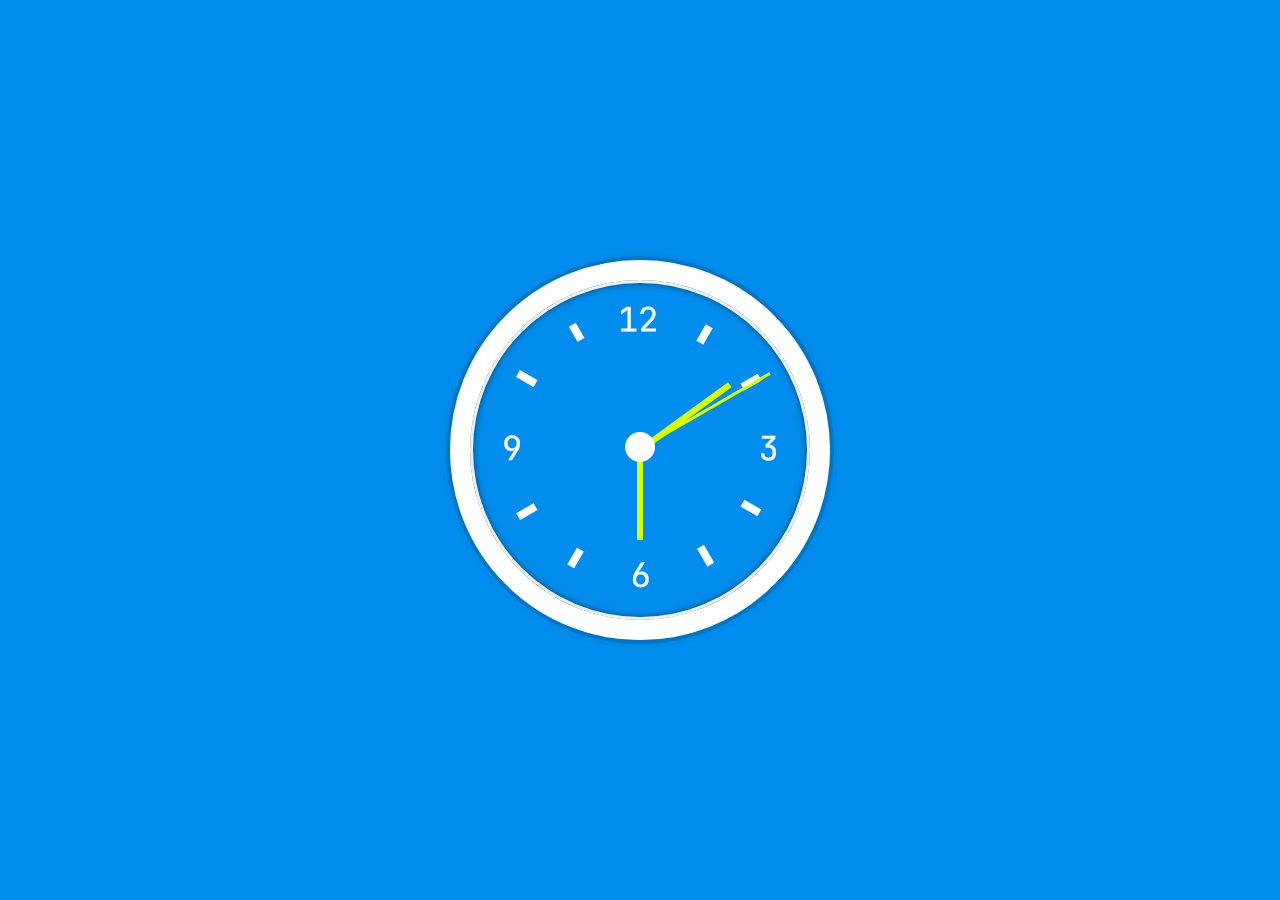
==== index.html @ f1185eec "Second commit" ====
<!DOCTYPE html>
<html lang="en">
<head>
  <meta charset="UTF-8">
  <title>JS + CSS Clock</title>
  <link rel="icon" href="https://fav.farm/🔥" />
</head>
<body>


    <div class="clock">
        <div class="clock-face">
            <div class="hand hour-hand"></div>
            <div class="hand min-hand"></div>
            <div class="hand second-hand"></div>
            <div class="blackdot"></div>
        </div>
    </div>


    <style>
        
        html {
            background: #018DED; /*url(https://unsplash.it/1500/1000?image=881&blur=5)*/;
            background-size: cover;
            font-family: 'helvetica neue';
            text-align: center;
            font-size: 10px;
        }

        body {
            margin: 0;
            font-size: 2rem;
            display: flex;
            flex: 1;
            min-height: 100vh;
            align-items: center;
        }

        .clock {
            width: 30rem;
            height: 30rem;
            border: 20px solid white;
            border-radius: 50%;
            margin: 50px auto;
            position: relative;
            padding: 2rem;
            box-shadow:
                0 0 0 4px rgba(0,0,0,0.1),
                inset 0 0 0 3px #EFEFEF,
                inset 0 0 10px black,
                0 0 10px rgba(0,0,0,0.2);
        }

        .clock-face {
            position: relative;
            width: 100%;
            height: 100%;
            transform: translateY(-3px); /* account for the height of the clock hands */
            background-image: url('/assets/clock-face.svg');
            background-size: contain;
            background-repeat: no-repeat;
            background-position: center;
        }

        .hand {
            background: #d9ff00;
            position: absolute;
            top: 50%;
            left: 50%;
            transform-origin: 0%;
        }

        .second-hand {
            width: 50%;
            height: 3px;
            transform: rotate(65deg);
        }
        
        .min-hand {
            width: 37%;
            height: 6px;
            transform: rotate(45deg);
        }
        
        .hour-hand {
            width: 30%;
            height: 6px;
            transform: rotate(25deg);
        }

        .blackdot {
            width: 30px;
            height: 30px;
            background-color: white;
            border-radius: 50%;
            position: absolute;
            top: 50%;
            left: 50%;
            transform: translate(-15px, -15px);
        }

    </style>

    <script src="1.js">
    </script>
</body>
</html>
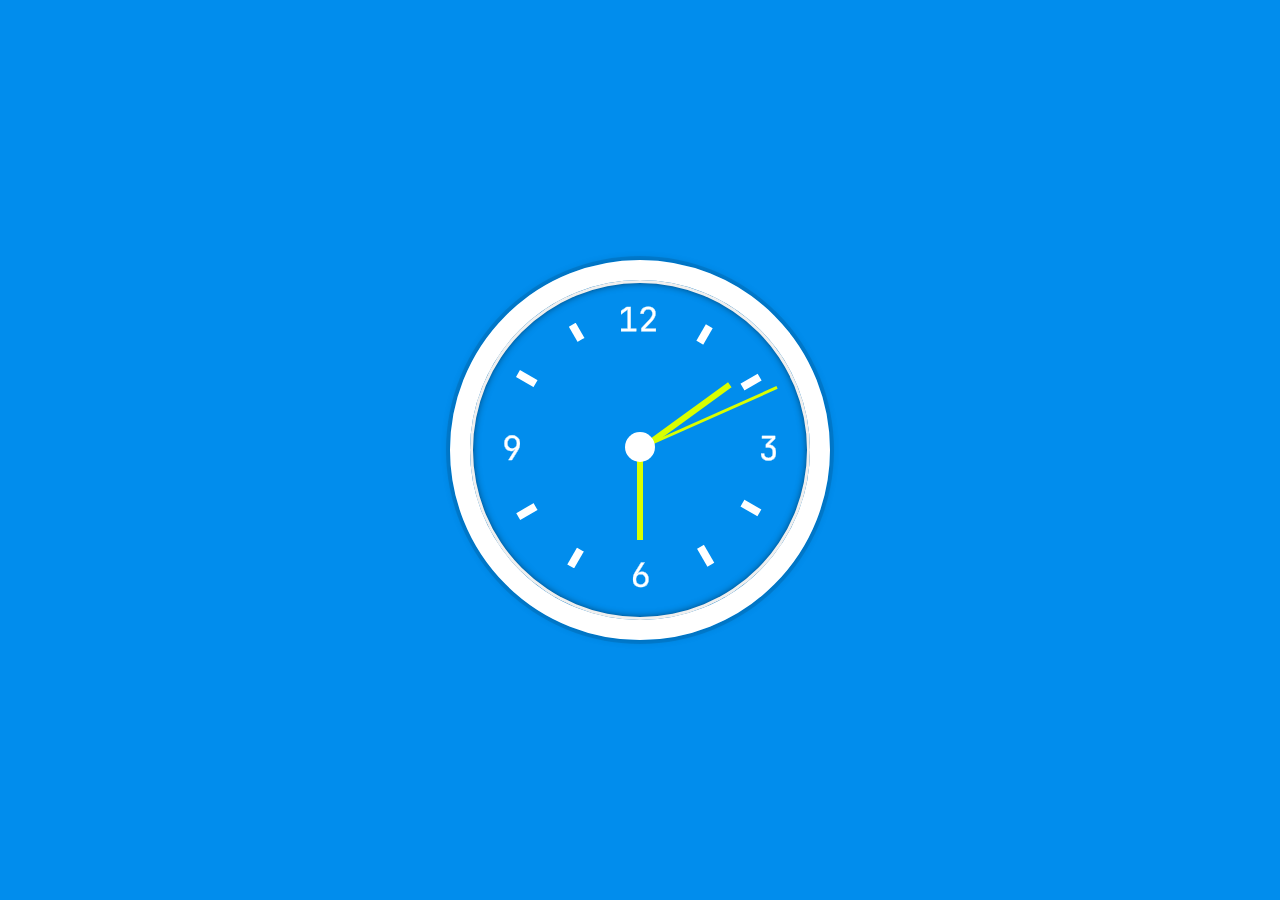
==== commit 3e71b77d: "third commit" ====
--- a/index.html
+++ b/index.html
@@ -69,6 +69,7 @@
             top: 50%;
             left: 50%;
             transform-origin: 0%;
+            transition: transform .5s cubic-bezier(.24,1.92,.83,.67);
         }
 
         .second-hand {
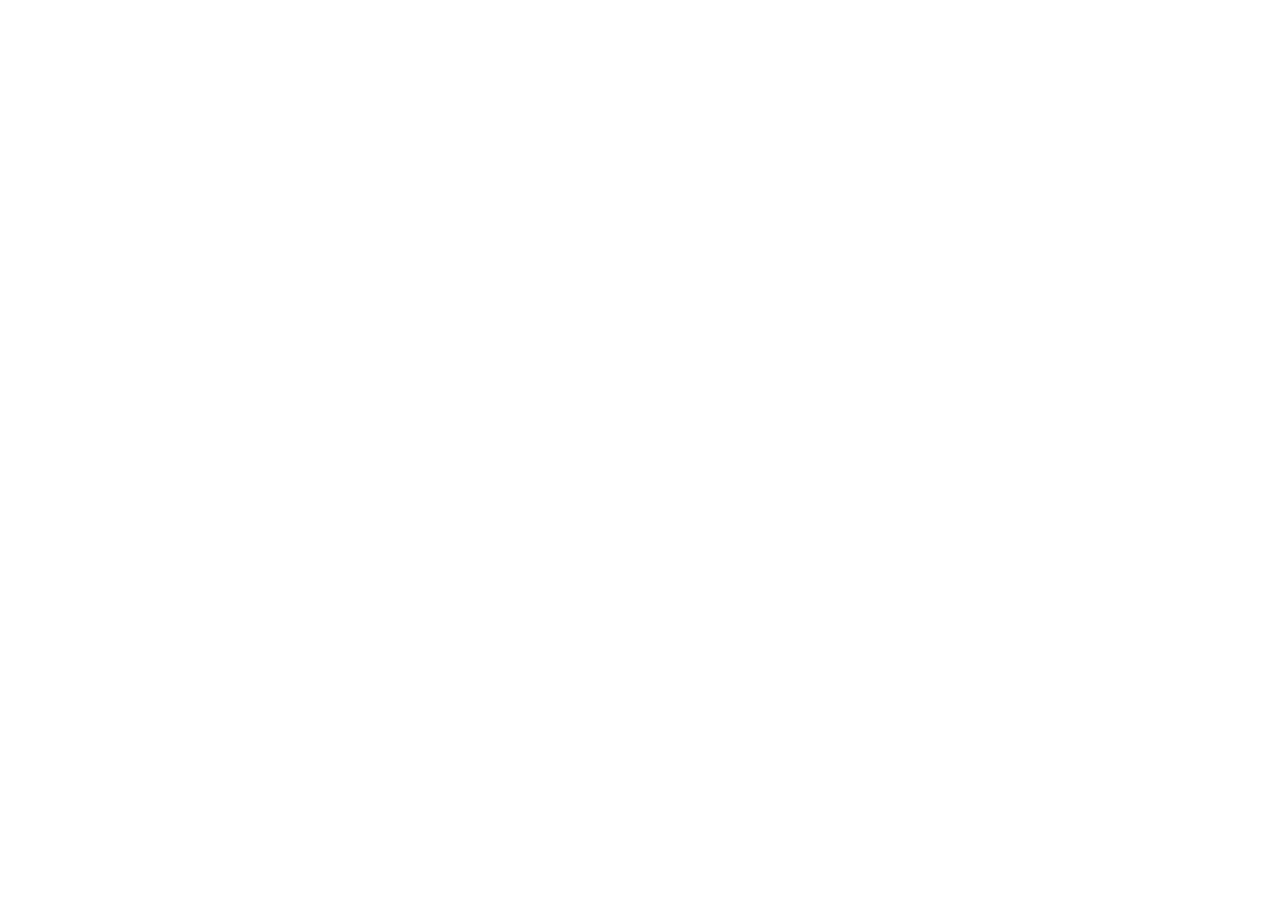
==== commit 60e7ab48: "Fourth commit" ====
--- a/index.html
+++ b/index.html
@@ -6,8 +6,6 @@
   <link rel="icon" href="https://fav.farm/🔥" />
 </head>
 <body>
-
-
     <div class="clock">
         <div class="clock-face">
             <div class="hand hour-hand"></div>
@@ -16,94 +14,6 @@
             <div class="blackdot"></div>
         </div>
     </div>
-
-
-    <style>
-        
-        html {
-            background: #018DED; /*url(https://unsplash.it/1500/1000?image=881&blur=5)*/;
-            background-size: cover;
-            font-family: 'helvetica neue';
-            text-align: center;
-            font-size: 10px;
-        }
-
-        body {
-            margin: 0;
-            font-size: 2rem;
-            display: flex;
-            flex: 1;
-            min-height: 100vh;
-            align-items: center;
-        }
-
-        .clock {
-            width: 30rem;
-            height: 30rem;
-            border: 20px solid white;
-            border-radius: 50%;
-            margin: 50px auto;
-            position: relative;
-            padding: 2rem;
-            box-shadow:
-                0 0 0 4px rgba(0,0,0,0.1),
-                inset 0 0 0 3px #EFEFEF,
-                inset 0 0 10px black,
-                0 0 10px rgba(0,0,0,0.2);
-        }
-
-        .clock-face {
-            position: relative;
-            width: 100%;
-            height: 100%;
-            transform: translateY(-3px); /* account for the height of the clock hands */
-            background-image: url('/assets/clock-face.svg');
-            background-size: contain;
-            background-repeat: no-repeat;
-            background-position: center;
-        }
-
-        .hand {
-            background: #d9ff00;
-            position: absolute;
-            top: 50%;
-            left: 50%;
-            transform-origin: 0%;
-            transition: transform .5s cubic-bezier(.24,1.92,.83,.67);
-        }
-
-        .second-hand {
-            width: 50%;
-            height: 3px;
-            transform: rotate(65deg);
-        }
-        
-        .min-hand {
-            width: 37%;
-            height: 6px;
-            transform: rotate(45deg);
-        }
-        
-        .hour-hand {
-            width: 30%;
-            height: 6px;
-            transform: rotate(25deg);
-        }
-
-        .blackdot {
-            width: 30px;
-            height: 30px;
-            background-color: white;
-            border-radius: 50%;
-            position: absolute;
-            top: 50%;
-            left: 50%;
-            transform: translate(-15px, -15px);
-        }
-
-    </style>
-
-    <script src="1.js">
-    </script>
 </body>
+<script src="1.js"></script>
 </html>
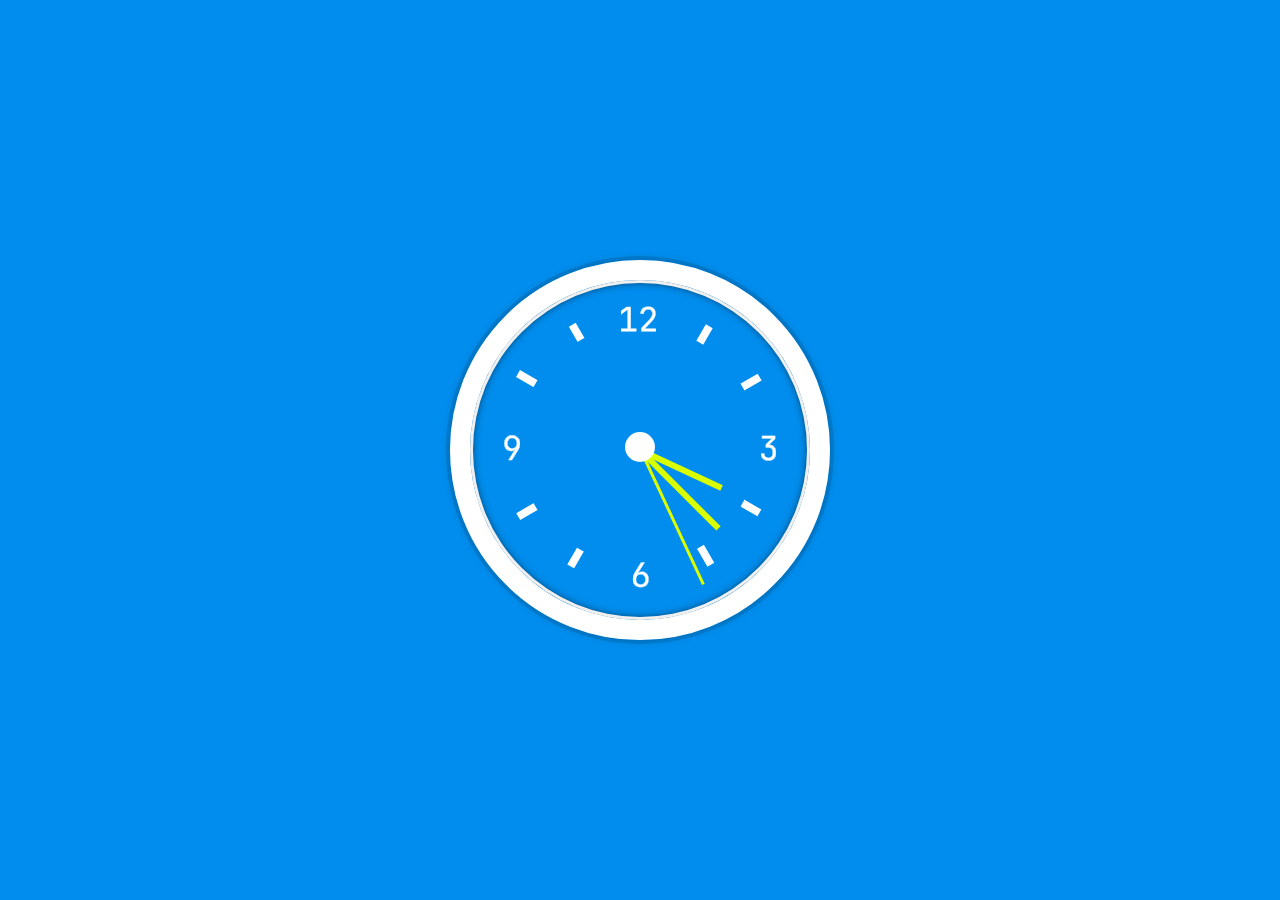
==== commit 7edebad3: "Fifth commit" ====
--- a/index.html
+++ b/index.html
@@ -4,6 +4,7 @@
   <meta charset="UTF-8">
   <title>JS + CSS Clock</title>
   <link rel="icon" href="https://fav.farm/🔥" />
+  <link rel="stylesheet" href="main.css">
 </head>
 <body>
     <div class="clock">
--- a/main.css
+++ b/main.css
@@ -0,0 +1,80 @@
+html {
+    background: #018DED; /*url(https://unsplash.it/1500/1000?image=881&blur=5)*/;
+    background-size: cover;
+    font-family: 'helvetica neue';
+    text-align: center;
+    font-size: 10px;
+}
+
+body {
+    margin: 0;
+    font-size: 2rem;
+    display: flex;
+    flex: 1;
+    min-height: 100vh;
+    align-items: center;
+}
+
+.clock {
+    width: 30rem;
+    height: 30rem;
+    border: 20px solid white;
+    border-radius: 50%;
+    margin: 50px auto;
+    position: relative;
+    padding: 2rem;
+    box-shadow:
+        0 0 0 4px rgba(0,0,0,0.1),
+        inset 0 0 0 3px #EFEFEF,
+        inset 0 0 10px black,
+        0 0 10px rgba(0,0,0,0.2);
+}
+
+.clock-face {
+    position: relative;
+    width: 100%;
+    height: 100%;
+    transform: translateY(-3px); /* account for the height of the clock hands */
+    background-image: url('/assets/clock-face.svg');
+    background-size: contain;
+    background-repeat: no-repeat;
+    background-position: center;
+}
+
+.hand {
+    background: #d9ff00;
+    position: absolute;
+    top: 50%;
+    left: 50%;
+    transform-origin: 0%;
+    transition: transform .5s cubic-bezier(.24,1.92,.83,.67);
+}
+
+.second-hand {
+    width: 50%;
+    height: 3px;
+    transform: rotate(65deg);
+}
+
+.min-hand {
+    width: 37%;
+    height: 6px;
+    transform: rotate(45deg);
+}
+
+.hour-hand {
+    width: 30%;
+    height: 6px;
+    transform: rotate(25deg);
+}
+
+.blackdot {
+    width: 30px;
+    height: 30px;
+    background-color: white;
+    border-radius: 50%;
+    position: absolute;
+    top: 50%;
+    left: 50%;
+    transform: translate(-15px, -15px);
+}
